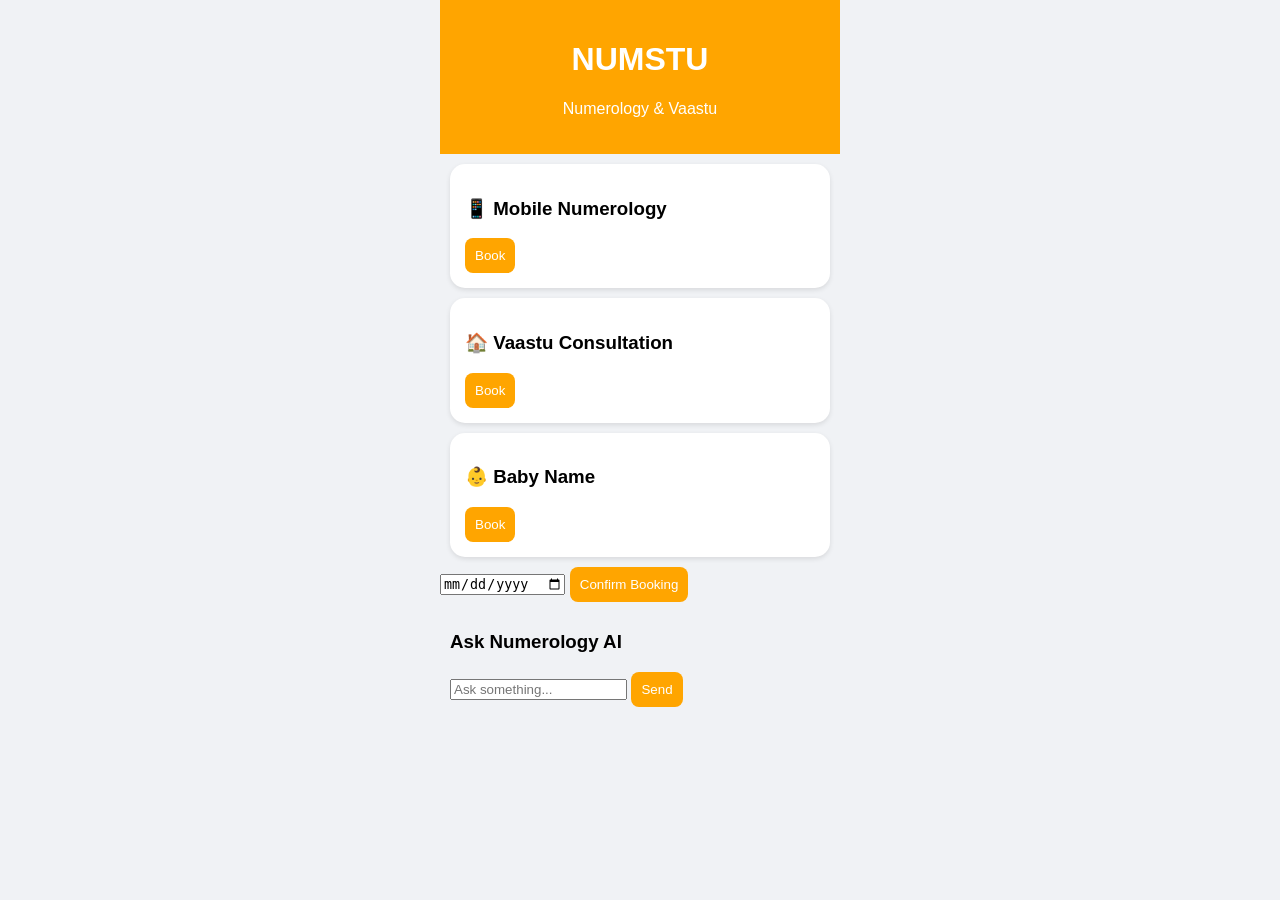
==== index.html @ c75567bd "Add files via upload" ====
<!DOCTYPE html>
<html>
<head>
<meta name="viewport" content="width=device-width, initial-scale=1.0">
<title>Numstu</title>
<link rel="stylesheet" href="style.css">
</head>

<body>

<div class="app">

<header>
    <h1>NUMSTU</h1>
    <p>Numerology & Vaastu</p>
</header>

<section class="services">

<div class="card">
    <h3>📱 Mobile Numerology</h3>
    <button onclick="selectService('Mobile Numerology')">Book</button>
</div>

<div class="card">
    <h3>🏠 Vaastu Consultation</h3>
    <button onclick="selectService('Vaastu')">Book</button>
</div>

<div class="card">
    <h3>👶 Baby Name</h3>
    <button onclick="selectService('Baby Name')">Book</button>
</div>

</section>

<section class="booking">
    <input type="date" id="date">
    <button onclick="book()">Confirm Booking</button>
</section>

<section class="chatbot">
    <h3>Ask Numerology AI</h3>
    <input id="chatInput" placeholder="Ask something...">
    <button onclick="chat()">Send</button>
    <div id="chatBox"></div>
</section>

</div>

<script src="script.js"></script>
</body>
</html>
---- style.css ----
body {
    margin:0;
    font-family: sans-serif;
    background:#f0f2f5;
}

.app {
    max-width:400px;
    margin:auto;
}

header {
    background:orange;
    color:white;
    text-align:center;
    padding:20px;
}

.card {
    background:white;
    margin:10px;
    padding:15px;
    border-radius:15px;
    box-shadow:0 2px 5px rgba(0,0,0,0.1);
}

button {
    background:orange;
    color:white;
    border:none;
    padding:10px;
    border-radius:8px;
}

.chatbot {
    padding:10px;
}
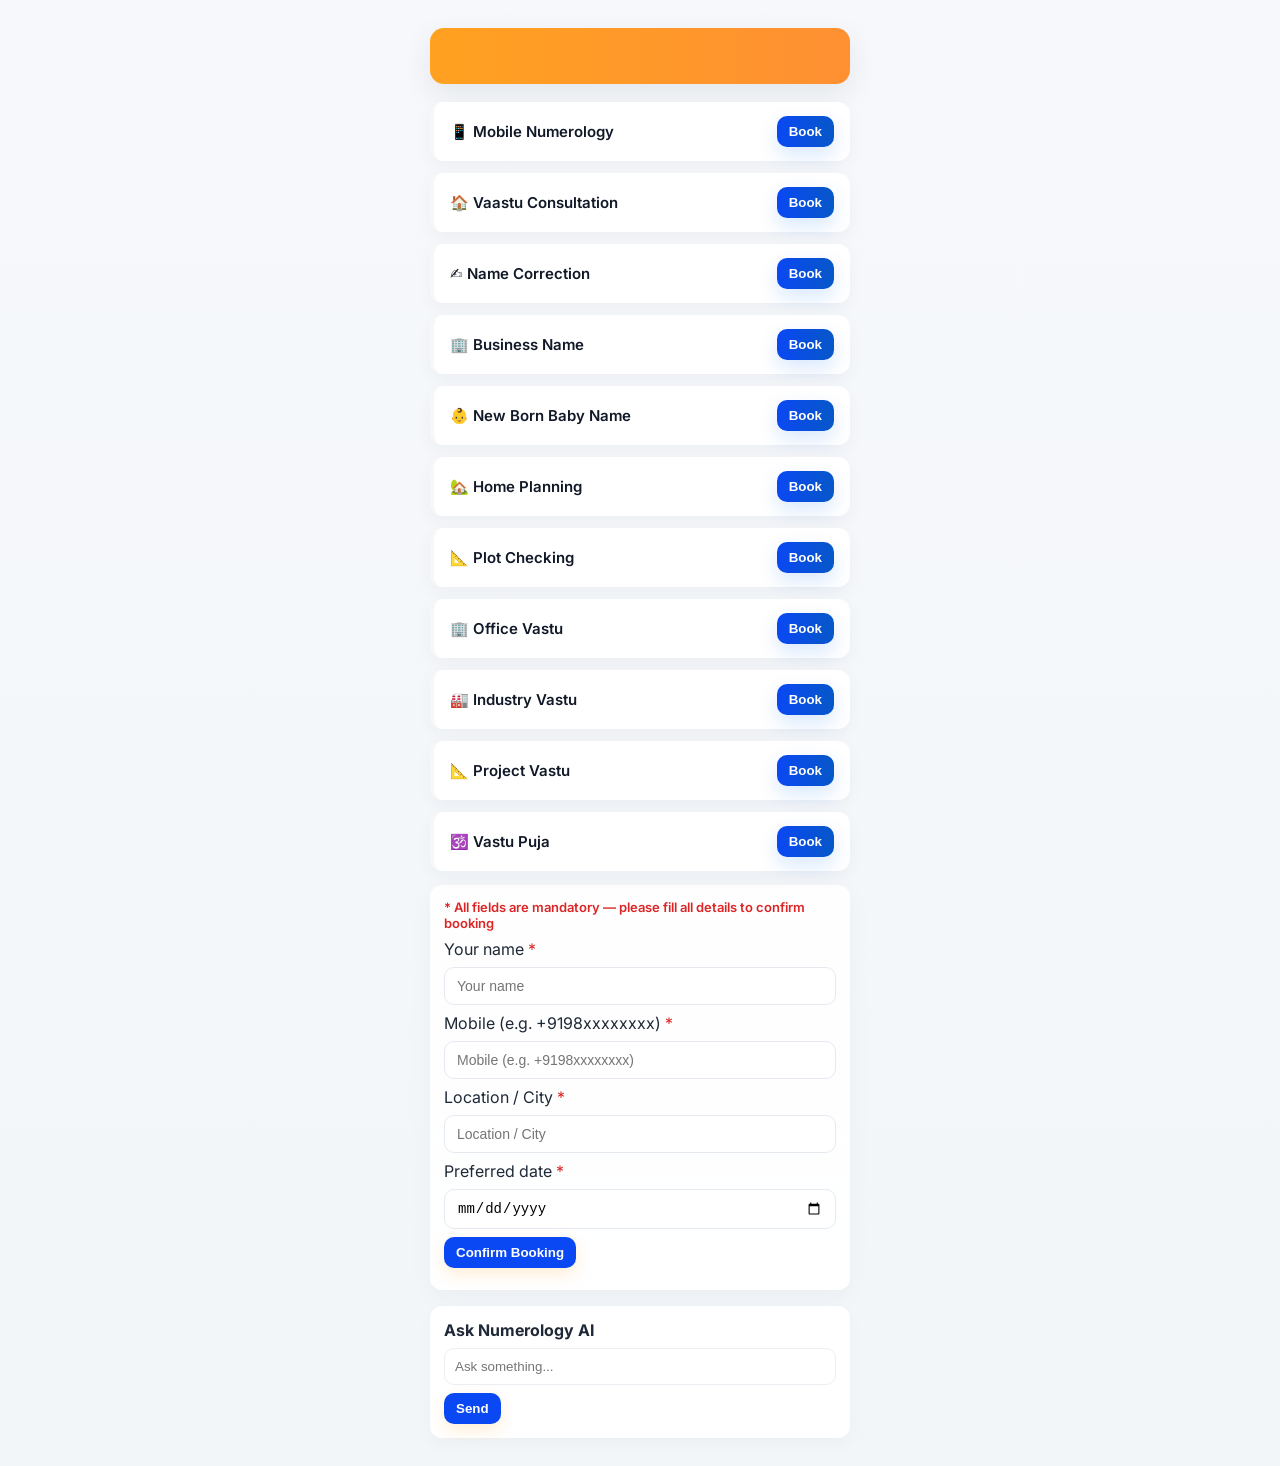
==== commit e92f6cb7: "Update index.html" ====
--- a/index.html
+++ b/index.html
@@ -2,7 +2,7 @@
 <html>
 <head>
 <meta name="viewport" content="width=device-width, initial-scale=1.0">
-<title>Numstu</title>
+<title>NUMSTU</title>
 <link rel="stylesheet" href="style.css">
 </head>
 
@@ -11,32 +11,89 @@
 <div class="app">
 
 <header>
-    <h1>NUMSTU</h1>
-    <p>Numerology & Vaastu</p>
+    <img src="./numstu-logo.png" alt="NUMSTU Logo" id="logo"
+         onerror="console.error('Logo failed to load:', this.src); this.style.display='none'">
 </header>
 
 <section class="services">
 
-<div class="card">
-    <h3>📱 Mobile Numerology</h3>
-    <button onclick="selectService('Mobile Numerology')">Book</button>
-</div>
+  <div class="card">
+      <h3>📱 Mobile Numerology</h3>
+      <button onclick="selectService('Mobile Numerology')">Book</button>
+  </div>
 
-<div class="card">
-    <h3>🏠 Vaastu Consultation</h3>
-    <button onclick="selectService('Vaastu')">Book</button>
-</div>
+  <div class="card">
+      <h3>🏠 Vaastu Consultation</h3>
+      <button onclick="selectService('Vaastu')">Book</button>
+  </div>
 
-<div class="card">
-    <h3>👶 Baby Name</h3>
-    <button onclick="selectService('Baby Name')">Book</button>
-</div>
+  <div class="card">
+      <h3>✍️ Name Correction</h3>
+      <button onclick="selectService('Name Correction')">Book</button>
+  </div>
+
+  <div class="card">
+      <h3>🏢 Business Name</h3>
+      <button onclick="selectService('Business Name')">Book</button>
+  </div>
+
+  <div class="card">
+      <h3>👶 New Born Baby Name</h3>
+      <button onclick="selectService('New Born Baby Name')">Book</button>
+  </div>
+
+  <div class="card">
+      <h3>🏡 Home Planning</h3>
+      <button onclick="selectService('Home Planning')">Book</button>
+  </div>
+
+  <div class="card">
+      <h3>📐 Plot Checking</h3>
+      <button onclick="selectService('Plot Checking')">Book</button>
+  </div>
+
+  <div class="card">
+      <h3>🏢 Office Vastu</h3>
+      <button onclick="selectService('Office Vastu')">Book</button>
+  </div>
+
+  <div class="card">
+      <h3>🏭 Industry Vastu</h3>
+      <button onclick="selectService('Industry Vastu')">Book</button>
+  </div>
+
+  <div class="card">
+      <h3>📐 Project Vastu</h3>
+      <button onclick="selectService('Project Vastu')">Book</button>
+  </div>
+
+  <div class="card">
+      <h3>🕉️ Vastu Puja</h3>
+      <button onclick="selectService('Vastu Puja')">Book</button>
+  </div>
 
 </section>
 
 <section class="booking">
-    <input type="date" id="date">
-    <button onclick="book()">Confirm Booking</button>
+  <!-- required note -->
+  <div style="color:#dc2626;font-size:13px;margin-bottom:8px;font-weight:600;">
+    * All fields are mandatory — please fill all details to confirm booking
+  </div>
+
+  <label for="custName">Your name <span style="color:#dc2626">*</span></label>
+  <input type="text" id="custName" placeholder="Your name" required aria-required="true">
+
+  <label for="custMobile">Mobile (e.g. +9198xxxxxxxx) <span style="color:#dc2626">*</span></label>
+  <input type="tel" id="custMobile" placeholder="Mobile (e.g. +9198xxxxxxxx)" required aria-required="true" pattern="^\+?\d{10,15}$">
+
+  <label for="custLocation">Location / City <span style="color:#dc2626">*</span></label>
+  <input type="text" id="custLocation" placeholder="Location / City" required aria-required="true">
+
+  <label for="date">Preferred date <span style="color:#dc2626">*</span></label>
+  <input type="date" id="date" required aria-required="true">
+
+  <button onclick="book()">Confirm Booking</button>
+  <div id="bookingMsg" style="margin-top:8px;"></div>
 </section>
 
 <section class="chatbot">
@@ -50,4 +107,4 @@
 
 <script src="script.js"></script>
 </body>
-</html>+</html>
--- a/style.css
+++ b/style.css
@@ -1,37 +1,175 @@
-body {
-    margin:0;
-    font-family: sans-serif;
-    background:#f0f2f5;
+/* Modern, professional UI styles */
+
+@import url('https://fonts.googleapis.com/css2?family=Inter:wght@300;400;600;700&display=swap');
+
+:root{
+  --bg:#f3f6f9;
+  --card:#ffffff;
+  --accent:#0a48f3;
+  --muted:#65748b;
+  --success:#2ea44f;
+  --radius:14px;
+  --max-w:420px;
 }
 
-.app {
-    max-width:400px;
-    margin:auto;
+*{box-sizing:border-box}
+body{
+  margin:0;
+  font-family:Inter, system-ui, -apple-system, "Segoe UI", Roboto, "Helvetica Neue", Arial;
+  background:linear-gradient(180deg, #f6f8fb 0%, var(--bg) 100%);
+  -webkit-font-smoothing:antialiased;
+  -moz-osx-font-smoothing:grayscale;
+  color:#1f2937;
+  padding:28px 12px;
+  display:flex;
+  justify-content:center;
 }
 
-header {
-    background:orange;
-    color:white;
-    text-align:center;
-    padding:20px;
+.app{
+  width:100%;
+  max-width:var(--max-w);
+  background:transparent;
+  margin:0 auto;
 }
 
-.card {
-    background:white;
-    margin:10px;
-    padding:15px;
-    border-radius:15px;
-    box-shadow:0 2px 5px rgba(0,0,0,0.1);
+/* Header with centered logo */
+header{
+  background: linear-gradient(90deg, rgba(255,159,28,0.98), rgba(255,142,46,0.98));
+  border-radius: var(--radius);
+  text-align:center;
+  padding:28px 18px;
+  display:flex;
+  justify-content:center;
+  align-items:center;
+  box-shadow:0 10px 30px rgba(16,24,40,0.08);
+  margin-bottom:18px;
 }
 
-button {
-    background:orange;
-    color:white;
-    border:none;
-    padding:10px;
-    border-radius:8px;
+/* Logo styling only */
+#logo{
+  max-width:220px;
+  height:auto;
+  display:block;
+  margin:0;
+  border-radius:8px;
+  box-shadow:0 6px 18px rgba(16,24,40,0.12);
+  background:rgba(255,255,255,0.15);
+  padding:10px;
 }
 
-.chatbot {
-    padding:10px;
-}+/* Services list */
+.services{
+  display:grid;
+  gap:12px;
+}
+
+/* Card */
+.card{
+  background:var(--card);
+  padding:14px 16px;
+  border-radius:12px;
+  display:flex;
+  align-items:center;
+  justify-content:space-between;
+  box-shadow:0 6px 18px rgba(12,20,40,0.04);
+  border-left:4px solid rgba(0,0,0,0.03);
+  transition:transform .18s ease, box-shadow .18s ease;
+}
+.card:hover{
+  transform:translateY(-6px);
+  box-shadow:0 14px 30px rgba(12,20,40,0.06);
+}
+.card h3{
+  margin:0;
+  font-size:15px;
+  font-weight:600;
+  color:#111827;
+  display:flex;
+  align-items:center;
+  gap:8px;
+}
+
+/* Book button: blue background, white text (overrides generic button styles) */
+.card button{
+  background: linear-gradient(90deg, var(--accent), #0757c8);
+  color: #fff;
+  border: none;
+  padding: 8px 12px;
+  border-radius: 10px;
+  font-weight: 600;
+  cursor: pointer;
+  box-shadow: 0 8px 20px rgba(10,111,243,0.16);
+  transition: transform .12s ease, box-shadow .12s ease, opacity .12s ease;
+}
+.card button:active{ transform: translateY(1px) }
+.card button[disabled]{ opacity:0.6; cursor:not-allowed; box-shadow:none }
+
+/* Primary button */
+button{
+  background:var(--accent);
+  color:#fff;
+  border:none;
+  padding:8px 12px;
+  border-radius:10px;
+  font-weight:600;
+  cursor:pointer;
+  box-shadow:0 6px 16px rgba(255,159,28,0.18);
+  transition:transform .12s ease, box-shadow .12s ease, opacity .12s ease;
+}
+button:active{ transform:translateY(1px) }
+button[disabled]{ opacity:0.6; cursor:not-allowed; box-shadow:none }
+
+/* Booking section */
+.booking{
+  margin-top:14px;
+  padding:14px;
+  background:linear-gradient(180deg, rgba(255,255,255,0.9), rgba(255,255,255,0.96));
+  border-radius:12px;
+  box-shadow:0 8px 26px rgba(12,20,40,0.04);
+}
+.booking input[type="text"],
+.booking input[type="tel"],
+.booking input[type="date"]{
+  width:100%;
+  padding:10px 12px;
+  margin:8px 0;
+  border-radius:10px;
+  border:1px solid #e6e9ef;
+  background:#fff;
+  font-size:14px;
+  outline:none;
+  transition:border-color .12s ease, box-shadow .12s ease;
+}
+.booking input:focus{
+  border-color:rgba(7, 107, 236, 0.9);
+  box-shadow:0 6px 20px rgba(255,159,28,0.06);
+}
+#bookingMsg{
+  margin-top:10px;
+  color:var(--success);
+  font-weight:600;
+}
+
+/* Chatbot */
+.chatbot{
+  margin-top:16px;
+  padding:14px;
+  background:var(--card);
+  border-radius:12px;
+  box-shadow:0 6px 18px rgba(12,20,40,0.03);
+}
+.chatbot h3{ margin:0 0 8px 0; font-size:16px }
+#chatInput{
+  width:100%;
+  padding:10px;
+  border-radius:10px;
+  border:1px solid #eceef3;
+  margin-bottom:8px;
+}
+
+/* small screens */
+@media (max-width:420px){
+  header{ padding:22px 12px }
+  #logo{ max-width:180px }
+  .app{ padding:0 8px }
+}
